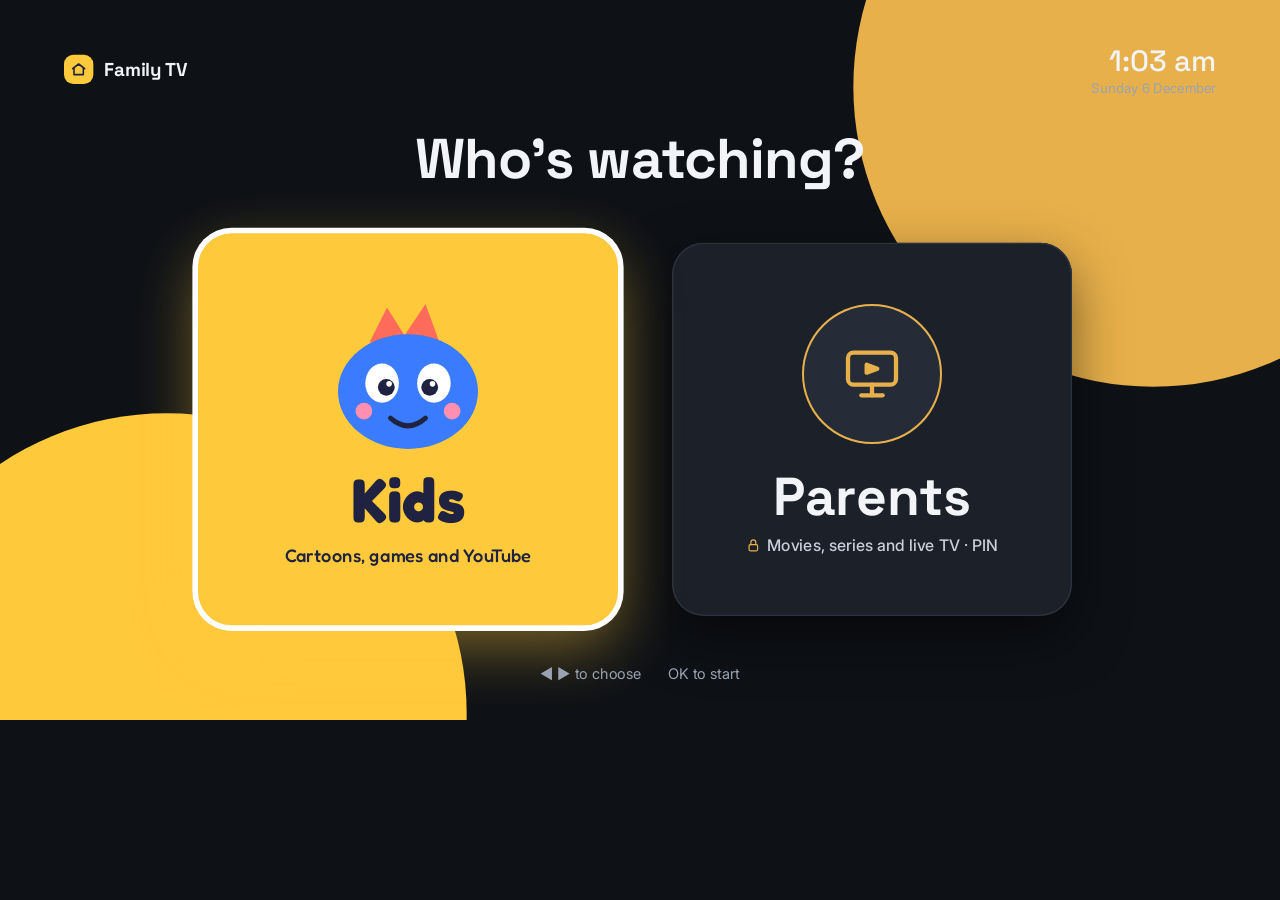
==== app/src/main/assets/www/index.html @ 5d5fa139 "Family TV home app for Fire TV Kids and Parents home screens with a PIN, remote navigation, TMDB-pow" ====
<!doctype html>
<html lang="en">
<head>
<meta charset="utf-8">
<meta name="viewport" content="width=1920">
<title>Family TV</title>
<link rel="preconnect" href="https://fonts.googleapis.com">
<link href="https://fonts.googleapis.com/css2?family=Fredoka:wght@500;600;700&family=Space+Grotesk:wght@500;700&family=Inter:wght@400;500;600&display=swap" rel="stylesheet">
<link rel="stylesheet" href="style.css">
</head>
<body>
<div id="stage">

  <!-- 1 · Who's watching? -->
  <section id="picker" class="screen active" aria-label="Who's watching?">
    <div class="glow g1" aria-hidden="true"></div>
    <div class="glow g2" aria-hidden="true"></div>
    <header class="topbar">
      <div class="brand"><span class="brand-mark" aria-hidden="true"><svg width="24" height="24" viewBox="0 0 24 24" fill="none" stroke="#1F2240" stroke-width="2.4" stroke-linecap="round" stroke-linejoin="round"><path d="M3 11l9-7 9 7"/><path d="M5 10v10h14V10"/></svg></span>Family TV</div>
      <div class="clock"><div class="time" data-clock="time"></div><div class="date" data-clock="date"></div></div>
    </header>
    <div class="picker-body">
      <h1>Who's watching?</h1>
      <div class="picker-cards">
        <button class="pick pick-kids" data-nav data-action="kids" aria-label="Kids">
          <svg class="bob mascot" width="250" height="230" viewBox="0 0 250 230" aria-hidden="true"><use href="#mascot"/></svg>
          <span class="pick-title">Kids</span>
          <span class="pick-sub">Cartoons, games and YouTube</span>
        </button>
        <button class="pick pick-parents" data-nav data-action="parents" aria-label="Parents, PIN protected">
          <span class="pick-badge" aria-hidden="true"><svg width="96" height="96" viewBox="0 0 24 24" fill="none" stroke="#E8B04B" stroke-width="1.6" stroke-linecap="round" stroke-linejoin="round"><rect x="3" y="4" width="18" height="12" rx="2"/><path d="M8 20h8"/><path d="M12 16v4"/><path d="M10 8.5l4 1.5-4 1.5z" fill="#E8B04B"/></svg></span>
          <span class="pick-title">Parents</span>
          <span class="pick-sub"><svg width="22" height="22" viewBox="0 0 24 24" fill="none" stroke="#E8B04B" stroke-width="2" stroke-linecap="round" aria-hidden="true"><rect x="5" y="11" width="14" height="10" rx="2"/><path d="M8 11V7a4 4 0 0 1 8 0v4"/></svg> Movies, series and live TV · PIN</span>
        </button>
      </div>
    </div>
    <footer class="hints"><span>◀ ▶ to choose</span><span>OK to start</span></footer>
  </section>

  <!-- PIN pad -->
  <section id="pin" class="screen" aria-label="Parents PIN">
    <div class="pin-box">
      <h2 id="pin-title">Enter parents PIN</h2>
      <p id="pin-sub">4 digits</p>
      <div class="pin-dots" aria-hidden="true"><i></i><i></i><i></i><i></i></div>
      <div class="pin-pad" id="pin-pad"></div>
      <p id="pin-msg" role="status"></p>
    </div>
  </section>

  <!-- 2 · Kids -->
  <section id="kids" class="screen" aria-label="Kids home">
    <div class="kids-scroll page-scroll">
      <svg class="cloud drift" aria-hidden="true" width="220" height="90" viewBox="0 0 220 90"><ellipse cx="70" cy="55" rx="60" ry="30" fill="#fff"/><ellipse cx="120" cy="40" rx="50" ry="36" fill="#fff"/><ellipse cx="165" cy="58" rx="45" ry="26" fill="#fff"/></svg>
      <header class="kids-top">
        <div class="kids-hello">
          <svg class="bob" width="84" height="78" viewBox="0 0 250 230" aria-hidden="true"><use href="#mascot"/></svg>
          <div><div class="kids-greet" id="kids-greet">Hi there, superstar!</div><div class="kids-q">What do you want to watch today?</div></div>
        </div>
        <div class="kids-right">
          <span class="kids-time" data-clock="time"></span>
          <button class="pill" data-nav data-action="grownups"><svg width="24" height="24" viewBox="0 0 24 24" fill="none" stroke="#FFC93C" stroke-width="2.4" stroke-linecap="round" aria-hidden="true"><rect x="5" y="11" width="14" height="10" rx="2"/><path d="M8 11V7a4 4 0 0 1 8 0v4"/></svg>Grown-ups</button>
        </div>
      </header>
      <div class="kids-hero" id="kids-hero"></div>
      <section class="ksec"><h2>My shows and apps</h2><div class="kgrid" id="kids-apps"></div></section>
      <section class="ksec"><h2>Games</h2><div class="krow" id="kids-games"></div></section>
      <section class="ksec"><h2>Family movies on Netflix and Prime <span class="chip">updates every day</span></h2><div class="krow row-scroll" id="kids-movies"></div></section>
      <section class="ksec"><h2>Kids series</h2><div class="krow row-scroll" id="kids-series"></div></section>
      <div class="kids-foot">Movie info from TMDB</div>
    </div>
  </section>

  <!-- 3 · Parents -->
  <section id="parents" class="screen" aria-label="Parents home">
    <header class="ptop">
      <nav class="ptabs" id="ptabs">
        <span class="plogo">Family TV</span>
        <button class="ptab" data-nav data-tab="home">Home</button>
        <button class="ptab" data-nav data-tab="movies">Movies</button>
        <button class="ptab" data-nav data-tab="series">Series</button>
        <button class="ptab" data-nav data-tab="live">Live TV</button>
        <button class="ptab" data-nav data-tab="apps">Apps</button>
      </nav>
      <div class="pright">
        <button class="picon" data-nav data-action="settings" aria-label="Settings"><svg width="30" height="30" viewBox="0 0 24 24" fill="none" stroke="currentColor" stroke-width="2" stroke-linecap="round" stroke-linejoin="round" aria-hidden="true"><circle cx="12" cy="12" r="3"/><path d="M19.4 15a1.7 1.7 0 0 0 .3 1.8l.1.1a2 2 0 1 1-2.8 2.8l-.1-.1a1.7 1.7 0 0 0-1.8-.3 1.7 1.7 0 0 0-1 1.5V21a2 2 0 1 1-4 0v-.1a1.7 1.7 0 0 0-1.1-1.5 1.7 1.7 0 0 0-1.8.3l-.1.1a2 2 0 1 1-2.8-2.8l.1-.1a1.7 1.7 0 0 0 .3-1.8 1.7 1.7 0 0 0-1.5-1H3a2 2 0 1 1 0-4h.1a1.7 1.7 0 0 0 1.5-1.1 1.7 1.7 0 0 0-.3-1.8l-.1-.1a2 2 0 1 1 2.8-2.8l.1.1a1.7 1.7 0 0 0 1.8.3H9a1.7 1.7 0 0 0 1-1.5V3a2 2 0 1 1 4 0v.1a1.7 1.7 0 0 0 1 1.5 1.7 1.7 0 0 0 1.8-.3l.1-.1a2 2 0 1 1 2.8 2.8l-.1.1a1.7 1.7 0 0 0-.3 1.8V9a1.7 1.7 0 0 0 1.5 1H21a2 2 0 1 1 0 4h-.1a1.7 1.7 0 0 0-1.5 1z"/></svg></button>
        <span class="ptime" data-clock="time"></span>
        <button class="pswitch" data-nav data-action="switch"><svg width="22" height="22" viewBox="0 0 24 24" fill="none" stroke="currentColor" stroke-width="2" stroke-linecap="round" aria-hidden="true"><circle cx="12" cy="8" r="4"/><path d="M4 21c1.5-4 4.5-6 8-6s6.5 2 8 6"/></svg>Switch user</button>
      </div>
    </header>
    <div class="pbody page-scroll" id="pbody"></div>
  </section>

  <!-- Title details -->
  <section id="detail" class="overlay" aria-label="Title details">
    <div class="detail-bg" id="detail-bg"></div>
    <div class="detail-scrim"></div>
    <div class="detail-body">
      <span class="detail-kicker" id="detail-kicker"></span>
      <h2 id="detail-title"></h2>
      <p class="detail-meta" id="detail-meta"></p>
      <p class="detail-overview" id="detail-overview"></p>
      <div class="detail-actions" id="detail-actions"></div>
      <p class="detail-hint">Opens the app; search for the title there if it doesn't appear straight away.</p>
    </div>
  </section>

  <!-- Settings -->
  <section id="settings" class="overlay" aria-label="Settings">
    <div class="set-box">
      <h2>Settings</h2>
      <div class="set-list" id="set-list"></div>
      <p class="set-about" id="set-about"></p>
    </div>
  </section>

  <div id="toast" role="status" aria-live="polite"></div>
</div>

<svg width="0" height="0" style="position:absolute" aria-hidden="true">
  <defs>
    <g id="mascot">
      <path d="M70 70 L95 20 L120 60 L150 15 L170 70 Z" fill="#FF6B5B"/>
      <ellipse cx="125" cy="140" rx="100" ry="82" fill="#3B7BFF"/>
      <ellipse cx="88" cy="128" rx="24" ry="28" fill="#fff"/>
      <ellipse cx="162" cy="128" rx="24" ry="28" fill="#fff"/>
      <circle cx="94" cy="134" r="12" fill="#1F2240"/>
      <circle cx="156" cy="134" r="12" fill="#1F2240"/>
      <circle cx="98" cy="129" r="4" fill="#fff"/>
      <circle cx="160" cy="129" r="4" fill="#fff"/>
      <path d="M100 178 Q125 200 150 178" fill="none" stroke="#1F2240" stroke-width="7" stroke-linecap="round"/>
      <circle cx="62" cy="168" r="12" fill="#FF8FB1"/>
      <circle cx="188" cy="168" r="12" fill="#FF8FB1"/>
    </g>
  </defs>
</svg>
<script src="config.js"></script>
<script src="app.js"></script>
</body>
</html>
---- app/src/main/assets/www/style.css ----
/* Family TV - 1920x1080 stage, scaled to the screen by app.js */
* { box-sizing: border-box; }
html, body { margin: 0; width: 100%; height: 100%; overflow: hidden; background: #0E1116; }
body { font-family: Inter, system-ui, sans-serif; color: #F2F4F8; -webkit-font-smoothing: antialiased; }
button { font: inherit; color: inherit; background: none; border: 0; padding: 0; cursor: pointer; text-align: inherit; }
button:focus, a:focus { outline: none; }
h1, h2, h3, p { margin: 0; }

#stage { position: absolute; left: 0; top: 0; width: 1920px; height: 1080px; transform-origin: 0 0; overflow: hidden; }
.screen { position: absolute; inset: 0; display: none; }
.screen.active { display: block; }
.overlay { position: absolute; inset: 0; display: none; z-index: 20; }
.overlay.active { display: block; }
.page-scroll { position: absolute; inset: 0; overflow-y: auto; overflow-x: hidden; scrollbar-width: none; }
.page-scroll::-webkit-scrollbar, .row-scroll::-webkit-scrollbar { display: none; }
.row-scroll { position: relative; overflow-x: auto; overflow-y: visible; scrollbar-width: none; }

@keyframes bob { 0%,100% { transform: translateY(0); } 50% { transform: translateY(-12px); } }
@keyframes drift { 0% { transform: translateX(0); } 100% { transform: translateX(60px); } }
@keyframes rise { from { opacity: 0; transform: translateY(14px); } to { opacity: 1; transform: none; } }
@keyframes shimmer { 0% { background-position: -400px 0; } 100% { background-position: 400px 0; } }
.bob { animation: bob 3.2s ease-in-out infinite; }
.drift { animation: drift 9s ease-in-out infinite alternate; }
.screen.active > * { animation: rise .35s ease both; }

/* ---------------------------------------------------------------- picker */
#picker { background: #0E1116; padding: 64px 96px; }
.glow { position: absolute; border-radius: 50%; width: 900px; height: 900px; }
.g1 { left: -200px; top: 620px; background: #FFC93C; opacity: .07; }
.g2 { right: -260px; top: -320px; background: #E8B04B; opacity: .06; }
.topbar { position: relative; display: flex; justify-content: space-between; align-items: center; }
.brand { display: flex; align-items: center; gap: 16px; font-family: 'Space Grotesk', sans-serif; font-weight: 700; font-size: 28px; }
.brand-mark { width: 44px; height: 44px; border-radius: 14px; background: #FFC93C; display: flex; align-items: center; justify-content: center; }
.clock { text-align: right; }
.clock .time { font-family: 'Space Grotesk', sans-serif; font-size: 44px; font-weight: 500; }
.clock .date { font-size: 20px; color: #9AA3B2; }
.picker-body { position: relative; height: 820px; display: flex; flex-direction: column; align-items: center; justify-content: center; gap: 72px; }
.picker-body h1 { font-family: 'Space Grotesk', sans-serif; font-size: 84px; letter-spacing: -1px; }
.picker-cards { display: flex; gap: 96px; }
.pick { width: 600px; height: 560px; border-radius: 48px; display: flex; flex-direction: column; align-items: center; justify-content: center; gap: 20px; transition: transform .25s ease, box-shadow .25s ease; text-align: center; }
.pick-kids { background: #FFC93C; color: #1F2240; box-shadow: 0 30px 80px rgba(255,201,60,.25); }
.pick-parents { background: #1B2029; box-shadow: inset 0 0 0 2px #2C3340, 0 30px 80px rgba(0,0,0,.5); }
.pick:focus { transform: scale(1.05); }
.pick-kids:focus { box-shadow: 0 0 0 8px #FFFFFF, 0 30px 90px rgba(255,201,60,.45); }
.pick-parents:focus { box-shadow: 0 0 0 8px #E8B04B, 0 30px 90px rgba(0,0,0,.6); }
.pick-title { font-family: Fredoka, sans-serif; font-weight: 700; font-size: 88px; line-height: 1; }
.pick-parents .pick-title { font-family: 'Space Grotesk', sans-serif; font-size: 80px; margin-top: 18px; }
.pick-sub { font-family: Fredoka, sans-serif; font-weight: 500; font-size: 26px; display: flex; align-items: center; gap: 10px; }
.pick-parents .pick-sub { font-family: Inter, sans-serif; font-size: 24px; color: #C9D0DB; }
.pick-badge { width: 210px; height: 210px; border-radius: 50%; background: #262C37; display: flex; align-items: center; justify-content: center; box-shadow: inset 0 0 0 3px #E8B04B; }
.hints { position: absolute; left: 0; right: 0; bottom: 56px; display: flex; justify-content: center; gap: 40px; font-size: 22px; color: #9AA3B2; }

/* ---------------------------------------------------------------- PIN */
#pin { background: #0E1116; display: none; }
#pin.active { display: flex; align-items: center; justify-content: center; }
.pin-box { text-align: center; display: flex; flex-direction: column; align-items: center; gap: 22px; }
.pin-box h2 { font-family: 'Space Grotesk', sans-serif; font-size: 60px; }
#pin-sub { font-size: 24px; color: #9AA3B2; }
.pin-dots { display: flex; gap: 26px; margin: 10px 0 18px; }
.pin-dots i { width: 30px; height: 30px; border-radius: 50%; box-shadow: inset 0 0 0 3px #E8B04B; }
.pin-dots i.on { background: #E8B04B; }
.pin-pad { display: grid; grid-template-columns: repeat(3, 130px); gap: 22px; }
.pin-key { height: 110px; border-radius: 26px; background: #1B2029; box-shadow: inset 0 0 0 2px #2C3340; font-family: 'Space Grotesk', sans-serif; font-size: 44px; font-weight: 700; text-align: center; transition: transform .15s ease; }
.pin-key.small { font-family: Inter, sans-serif; font-size: 22px; font-weight: 600; color: #C9D0DB; }
.pin-key:focus { background: #E8B04B; color: #0E1116; transform: scale(1.08); box-shadow: none; }
#pin-msg { min-height: 34px; font-size: 26px; color: #FFB4A8; }

/* ---------------------------------------------------------------- kids */
#kids { background: #FFF4D6; color: #1F2240; font-family: Fredoka, system-ui, sans-serif; }
.kids-scroll { padding: 48px 80px 60px; }
.cloud { position: absolute; left: 820px; top: 40px; opacity: .9; }
.kids-top { position: relative; display: flex; justify-content: space-between; align-items: center; margin-bottom: 36px; }
.kids-hello { display: flex; align-items: center; gap: 20px; }
.kids-greet { font-weight: 700; font-size: 48px; line-height: 1.05; }
.kids-q { font-weight: 500; font-size: 24px; color: #4A4E70; }
.kids-right { display: flex; align-items: center; gap: 28px; }
.kids-time { font-weight: 600; font-size: 40px; }
.pill { display: flex; align-items: center; gap: 12px; padding: 14px 26px; border-radius: 999px; background: #1F2240; color: #FFFFFF; font-weight: 600; font-size: 24px; transition: transform .2s ease; }
.pill:focus { transform: scale(1.08); box-shadow: 0 0 0 6px #FFFFFF, 0 0 0 10px #1F2240; }
.kids-hero { display: flex; gap: 32px; height: 300px; margin-bottom: 40px; }
.kfeat { flex-grow: 1; border-radius: 40px; background: #FF6B5B; position: relative; overflow: hidden; display: flex; flex-direction: column; justify-content: flex-end; padding: 40px 48px; }
.kfeat .boxes { position: absolute; right: 60px; top: 40px; display: grid; grid-template-columns: repeat(4, 78px); gap: 14px; }
.kfeat .boxes i { height: 56px; border-radius: 12px; background: #FFFFFF; }
.kfeat .boxes i:nth-child(odd) { background: #FFC93C; }
.kfeat .boxes i:nth-child(n+5):nth-child(odd) { background: #FFFFFF; }
.kfeat .boxes i:nth-child(n+5):nth-child(even) { background: #FFC93C; }
.kbadge { align-self: flex-start; background: #1F2240; color: #FFC93C; font-weight: 600; font-size: 22px; padding: 6px 18px; border-radius: 999px; margin-bottom: 14px; }
.kfeat-title { font-weight: 700; font-size: 72px; line-height: 1; }
.kfeat-cta { font-weight: 500; font-size: 28px; margin-top: 8px; display: flex; align-items: center; gap: 12px; }
.kside { display: flex; flex-direction: column; gap: 28px; width: 520px; }
.kside-tile { flex-grow: 1; border-radius: 36px; background: #FFFFFF; display: flex; align-items: center; gap: 24px; padding: 0 36px; box-shadow: 0 8px 0 #F2D27A; }
.kside-ico { width: 84px; height: 84px; border-radius: 24px; display: flex; align-items: center; justify-content: center; flex-shrink: 0; }
.kside-title { font-weight: 700; font-size: 38px; }
.kside-note { font-size: 22px; color: #4A4E70; }
.ksec { margin-bottom: 40px; position: relative; }
.ksec h2 { font-weight: 700; font-size: 34px; margin-bottom: 18px; display: flex; align-items: center; gap: 16px; }
.chip { font-weight: 500; font-size: 20px; background: #1F2240; color: #FFF4D6; padding: 4px 14px; border-radius: 999px; }
.kgrid { display: grid; grid-template-columns: repeat(6, minmax(0, 1fr)); gap: 28px; }
.krow { display: flex; gap: 28px; padding: 14px; margin: -14px; }
.ktile { height: 170px; border-radius: 32px; display: flex; flex-direction: column; justify-content: space-between; padding: 22px 24px; position: relative; overflow: hidden; }
.ktile .kicon { width: 58px; height: 58px; border-radius: 16px; background: rgba(255,255,255,.35); overflow: hidden; display: flex; align-items: center; justify-content: center; }
.ktile .kicon img { width: 100%; height: 100%; object-fit: cover; }
.ktile-name { font-weight: 700; font-size: 32px; line-height: 1.05; }
.ktile-note { font-weight: 500; font-size: 20px; }
.kgame { width: 230px; height: 190px; flex-shrink: 0; }
.kmovie { width: 300px; height: 200px; flex-shrink: 0; border-radius: 28px; overflow: hidden; position: relative; background: #FFE9B0; display: flex; flex-direction: column; justify-content: flex-end; padding: 16px 18px; color: #FFFFFF; }
.kmovie img { position: absolute; inset: 0; width: 100%; height: 100%; object-fit: cover; }
.kmovie::after { content: ''; position: absolute; inset: 0; background: linear-gradient(180deg, rgba(31,34,64,0) 40%, rgba(31,34,64,.85) 100%); }
.kmovie span { position: relative; z-index: 1; }
.kmovie-title { font-weight: 700; font-size: 24px; line-height: 1.1; }
.kmovie-where { font-weight: 500; font-size: 18px; color: #FFE9B0; }
.kfocus { transition: transform .2s ease, box-shadow .2s ease; }
.kfocus:focus { transform: scale(1.07); box-shadow: 0 0 0 8px #FFFFFF, 0 18px 40px rgba(31,34,64,.3); z-index: 2; }
.missing { opacity: .45; }
.kids-foot { font-size: 18px; color: #6B6F8E; }
.kinfo { font-size: 24px; color: #4A4E70; padding: 30px; background: #FFFFFF; border-radius: 28px; }

/* ---------------------------------------------------------------- parents */
#parents { background: #0E1116; }
.ptop { position: absolute; left: 0; right: 0; top: 0; height: 120px; padding: 36px 80px 0; display: flex; justify-content: space-between; align-items: flex-start; z-index: 5; background: linear-gradient(180deg, #0E1116 0, #0E1116 96px, rgba(14,17,22,0) 120px); }
.ptabs { display: flex; align-items: center; gap: 36px; font-size: 24px; font-weight: 500; }
.plogo { font-family: 'Space Grotesk', sans-serif; font-weight: 700; font-size: 30px; color: #E8B04B; margin-right: 16px; }
.ptab { color: #9AA3B2; padding: 8px 4px; border-bottom: 3px solid transparent; transition: color .15s; }
.ptab.on { color: #FFFFFF; border-bottom-color: #E8B04B; }
.ptab:focus { color: #0E1116; background: #E8B04B; border-radius: 12px; padding: 8px 16px; border-bottom-color: transparent; }
.pright { display: flex; align-items: center; gap: 28px; }
.picon { color: #9AA3B2; width: 52px; height: 52px; border-radius: 50%; display: flex; align-items: center; justify-content: center; }
.picon:focus { background: #E8B04B; color: #0E1116; }
.ptime { font-family: 'Space Grotesk', sans-serif; font-size: 32px; font-weight: 500; }
.pswitch { display: flex; align-items: center; gap: 10px; padding: 10px 20px; border-radius: 999px; background: #1B2029; box-shadow: inset 0 0 0 2px #2C3340; font-size: 20px; color: #C9D0DB; }
.pswitch:focus { background: #E8B04B; color: #0E1116; box-shadow: none; }
.pbody { padding: 130px 80px 60px; }
.phero { position: relative; height: 470px; border-radius: 28px; overflow: hidden; background: #171B22; margin-bottom: 40px; }
.phero-img { position: absolute; inset: 0; background-size: cover; background-position: center top; transition: opacity .5s ease; }
.phero-scrim { position: absolute; inset: 0; background: linear-gradient(90deg, rgba(14,17,22,.97) 0%, rgba(14,17,22,.78) 42%, rgba(14,17,22,0) 78%), linear-gradient(0deg, rgba(14,17,22,.7) 0%, rgba(14,17,22,0) 40%); }
.phero-body { position: relative; height: 100%; padding: 56px 64px; display: flex; flex-direction: column; justify-content: flex-end; gap: 16px; max-width: 980px; }
.phero-kicker { display: flex; align-items: center; gap: 12px; font-size: 20px; font-weight: 600; color: #E8B04B; letter-spacing: 1.5px; text-transform: uppercase; }
.phero-kicker b { background: #E8B04B; color: #0E1116; padding: 4px 12px; border-radius: 8px; letter-spacing: 0; }
.phero-title { font-family: 'Space Grotesk', sans-serif; font-weight: 700; font-size: 72px; line-height: 1; letter-spacing: -1px; }
.phero-meta { font-size: 22px; color: #C9D0DB; }
.phero-ov { font-size: 22px; line-height: 1.45; color: #C9D0DB; display: -webkit-box; -webkit-line-clamp: 2; -webkit-box-orient: vertical; overflow: hidden; max-width: 860px; }
.pbtns { display: flex; gap: 20px; margin-top: 8px; }
.pbtn { display: flex; align-items: center; gap: 12px; padding: 18px 34px; border-radius: 16px; background: #262C37; font-weight: 600; font-size: 24px; transition: transform .2s; }
.pbtn.primary { background: #E8B04B; color: #0E1116; }
.pbtn:focus { transform: scale(1.06); box-shadow: 0 0 0 4px #FFFFFF; }
.psec { margin-bottom: 44px; }
.psec-head { display: flex; align-items: baseline; gap: 18px; margin-bottom: 16px; }
.psec-head h2 { font-family: 'Space Grotesk', sans-serif; font-weight: 700; font-size: 32px; }
.psec-head span { font-size: 20px; color: #9AA3B2; }
.prow { display: flex; gap: 24px; padding: 16px; margin: -16px; }
.pcard { position: relative; width: 320px; height: 180px; flex-shrink: 0; border-radius: 18px; overflow: hidden; background: #1B2029; box-shadow: inset 0 0 0 1px #2C3340; display: flex; align-items: flex-end; padding: 14px 18px; transition: transform .2s ease, box-shadow .2s ease; }
.pcard img { position: absolute; inset: 0; width: 100%; height: 100%; object-fit: cover; }
.pcard::after { content: ''; position: absolute; inset: 0; background: linear-gradient(180deg, rgba(14,17,22,0) 45%, rgba(14,17,22,.9) 100%); }
.pcard > span { position: relative; z-index: 1; }
.pcard-title { font-weight: 600; font-size: 22px; line-height: 1.15; }
.pcard-badge { position: absolute !important; right: 12px; top: 12px; font-size: 15px; font-weight: 600; padding: 4px 10px; border-radius: 8px; background: #F2F4F8; color: #0E1116; }
.pcard-badge.prime { background: #3FA9F5; }
.pcard-badge.new { left: 12px; right: auto; background: #E8B04B; }
.pcard-rank { position: absolute !important; left: 12px; top: -10px; font-family: 'Space Grotesk', sans-serif; font-weight: 700; font-size: 100px; line-height: 1; color: transparent; -webkit-text-stroke: 2px #E8B04B; text-shadow: 0 4px 20px rgba(0,0,0,.6); }
.pcard:focus, .papp:focus { transform: scale(1.07); box-shadow: 0 0 0 4px #E8B04B, 0 20px 50px rgba(0,0,0,.6); z-index: 2; }
.pgrid { display: grid; grid-template-columns: repeat(5, minmax(0, 1fr)); gap: 24px; }
.papp { height: 168px; border-radius: 18px; background: #1B2029; box-shadow: inset 0 0 0 1px #2C3340; overflow: hidden; position: relative; display: flex; align-items: flex-end; padding: 14px 18px; transition: transform .2s ease, box-shadow .2s ease; }
.papp img.banner { position: absolute; inset: 0; width: 100%; height: 100%; object-fit: cover; }
.papp img.icon { position: absolute; left: 50%; top: 42%; width: 84px; height: 84px; transform: translate(-50%, -50%); border-radius: 18px; }
.papp-name { position: relative; z-index: 1; font-weight: 600; font-size: 20px; text-shadow: 0 2px 8px rgba(0,0,0,.8); }
.papp.has-banner .papp-name { display: none; }
.skeleton { background: linear-gradient(90deg, #171B22 0, #222833 200px, #171B22 400px); background-size: 800px 100%; animation: shimmer 1.4s linear infinite; }
.pinfo { font-size: 22px; color: #C9D0DB; padding: 28px 32px; border-radius: 18px; background: #171B22; box-shadow: inset 0 0 0 1px #2C3340; line-height: 1.5; }
.pfoot { font-size: 18px; color: #6B7485; line-height: 1.6; }

/* ---------------------------------------------------------------- detail + settings */
#detail { background: #0E1116; }
.detail-bg { position: absolute; inset: 0; background-size: cover; background-position: center top; }
.detail-scrim { position: absolute; inset: 0; background: linear-gradient(90deg, rgba(14,17,22,.97) 0%, rgba(14,17,22,.85) 45%, rgba(14,17,22,.2) 85%); }
.detail-body { position: absolute; left: 110px; top: 0; bottom: 0; width: 980px; display: flex; flex-direction: column; justify-content: center; gap: 22px; }
.detail-kicker { font-size: 22px; font-weight: 600; color: #E8B04B; letter-spacing: 1.5px; text-transform: uppercase; }
#detail-title { font-family: 'Space Grotesk', sans-serif; font-size: 84px; line-height: 1; letter-spacing: -1px; }
.detail-meta { font-size: 26px; color: #C9D0DB; }
.detail-overview { font-size: 26px; line-height: 1.5; color: #DDE2EA; display: -webkit-box; -webkit-line-clamp: 6; -webkit-box-orient: vertical; overflow: hidden; }
.detail-actions { display: flex; gap: 22px; margin-top: 12px; }
.detail-hint { font-size: 20px; color: #9AA3B2; }
.kidsmode #detail .pbtn.primary { background: #FFC93C; }
#settings { background: rgba(8,10,14,.92); display: none; }
#settings.active { display: flex; align-items: center; justify-content: center; }
.set-box { width: 900px; background: #171B22; border-radius: 32px; box-shadow: inset 0 0 0 2px #2C3340; padding: 56px 64px; display: flex; flex-direction: column; gap: 28px; }
.set-box h2 { font-family: 'Space Grotesk', sans-serif; font-size: 52px; }
.set-list { display: flex; flex-direction: column; gap: 16px; }
.set-item { display: flex; justify-content: space-between; align-items: center; padding: 22px 28px; border-radius: 18px; background: #1F2430; font-size: 26px; font-weight: 500; transition: transform .15s; }
.set-item span:last-child { color: #9AA3B2; font-size: 22px; }
.set-item:focus { background: #E8B04B; color: #0E1116; transform: scale(1.02); }
.set-item:focus span:last-child { color: #0E1116; }
.set-about { font-size: 18px; color: #9AA3B2; line-height: 1.6; }
#toast { position: absolute; left: 50%; bottom: 60px; transform: translate(-50%, 30px); background: #F2F4F8; color: #0E1116; font-size: 26px; font-weight: 600; padding: 18px 34px; border-radius: 999px; opacity: 0; transition: all .3s ease; z-index: 50; pointer-events: none; }
#toast.show { opacity: 1; transform: translate(-50%, 0); }
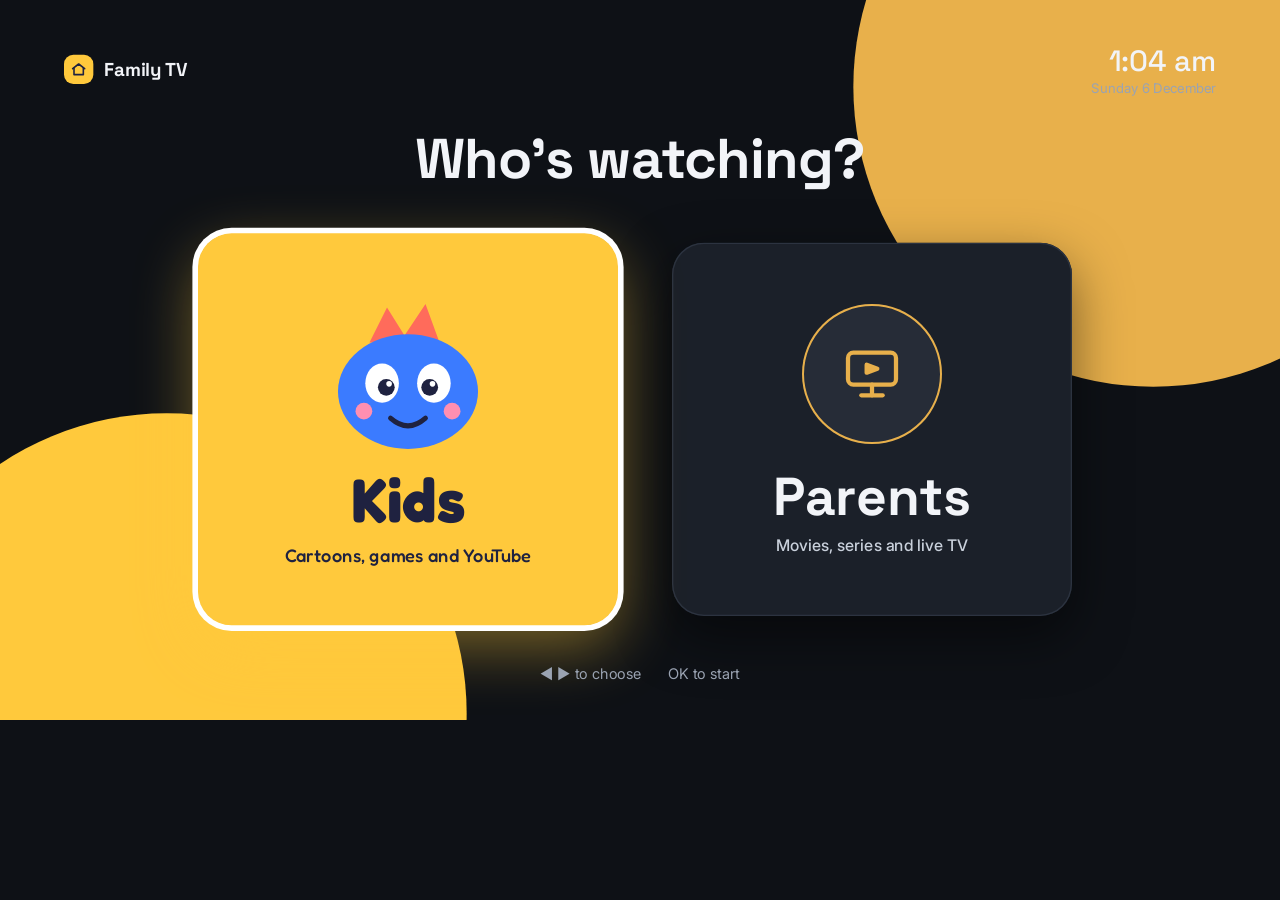
==== commit 0a6d4d74: "Talking Who's watching? for the kids - After choosing Kids, a colourful screen asks which child is w" ====
--- a/app/src/main/assets/www/index.html
+++ b/app/src/main/assets/www/index.html
@@ -37,6 +37,21 @@
     <footer class="hints"><span>◀ ▶ to choose</span><span>OK to start</span></footer>
   </section>
 
+  <!-- 1b · Which kid? -->
+  <section id="who" class="screen" aria-label="Which kid is watching?">
+    <div class="who-bg" aria-hidden="true">
+      <i style="left:6%;top:14%;background:#FF5A5F"></i><i style="left:18%;top:78%;background:#9B6BFF"></i>
+      <i style="left:42%;top:8%;background:#5BD46B"></i><i style="left:66%;top:86%;background:#FF9F43"></i>
+      <i style="left:86%;top:18%;background:#3B9BFF"></i><i style="left:92%;top:66%;background:#FF8FB1"></i>
+      <i style="left:4%;top:52%;background:#FFFFFF"></i><i style="left:56%;top:22%;background:#FFFFFF"></i>
+    </div>
+    <div class="who-body">
+      <h1 class="who-title">Who's watching?</h1>
+      <div class="who-cards" id="who-cards"></div>
+    </div>
+    <footer class="hints who-hints"><span>◀ ▶ to choose</span><span>OK to start</span><span>Back for grown-ups</span></footer>
+  </section>
+
   <!-- PIN pad -->
   <section id="pin" class="screen" aria-label="Parents PIN">
     <div class="pin-box">
@@ -50,8 +65,77 @@
 
   <!-- 2 · Kids -->
   <section id="kids" class="screen" aria-label="Kids home">
+    <div class="kids-bg" aria-hidden="true">
+      <svg width="1920" height="1080" viewBox="0 0 1920 1080">
+        <defs>
+          <linearGradient id="sky" x1="0" y1="0" x2="0" y2="1"><stop offset="0" stop-color="#6FCBFF"/><stop offset="1" stop-color="#D6F3FF"/></linearGradient>
+          <pattern id="dots" width="34" height="34" patternUnits="userSpaceOnUse"><circle cx="4" cy="4" r="3" fill="#FFFFFF" opacity=".35"/></pattern>
+        </defs>
+        <rect width="1920" height="1080" fill="url(#sky)"/>
+        <rect width="1920" height="1080" fill="url(#dots)"/>
+        <!-- sun -->
+        <g class="spin" style="transform-origin:1700px 150px">
+          <g stroke="#FFC93C" stroke-width="14" stroke-linecap="round">
+            <path d="M1700 20v-40M1700 280v40M1570 150h-40M1830 150h40M1608 58l-28-28M1792 242l28 28M1608 242l-28 28M1792 58l28-28"/>
+          </g>
+        </g>
+        <circle cx="1700" cy="150" r="92" fill="#FFD84D"/>
+        <circle cx="1670" cy="135" r="9" fill="#1F2240"/><circle cx="1730" cy="135" r="9" fill="#1F2240"/>
+        <path d="M1668 170 Q1700 196 1732 170" fill="none" stroke="#1F2240" stroke-width="8" stroke-linecap="round"/>
+        <circle cx="1650" cy="165" r="12" fill="#FF8FB1" opacity=".8"/><circle cx="1750" cy="165" r="12" fill="#FF8FB1" opacity=".8"/>
+        <!-- rainbow -->
+        <g fill="none" stroke-width="34" opacity=".9">
+          <path d="M-60 1080 A560 560 0 0 1 1060 1080" stroke="#FF5A5F"/>
+          <path d="M-26 1080 A526 526 0 0 1 1026 1080" stroke="#FF9F43"/>
+          <path d="M8 1080 A492 492 0 0 1 992 1080" stroke="#FFD84D"/>
+          <path d="M42 1080 A458 458 0 0 1 958 1080" stroke="#5BD46B"/>
+          <path d="M76 1080 A424 424 0 0 1 924 1080" stroke="#3B9BFF"/>
+          <path d="M110 1080 A390 390 0 0 1 890 1080" stroke="#9B6BFF"/>
+        </g>
+        <!-- clouds -->
+        <g class="drift" fill="#FFFFFF"><ellipse cx="300" cy="240" rx="90" ry="44"/><ellipse cx="370" cy="214" rx="70" ry="54"/><ellipse cx="440" cy="246" rx="70" ry="40"/></g>
+        <g class="drift2" fill="#FFFFFF" opacity=".9"><ellipse cx="1180" cy="120" rx="80" ry="38"/><ellipse cx="1240" cy="98" rx="60" ry="46"/><ellipse cx="1300" cy="124" rx="62" ry="34"/></g>
+        <!-- balloons -->
+        <g class="float1"><path d="M1860 470 q-6 70 10 140" stroke="#1F2240" stroke-width="3" fill="none"/><ellipse cx="1860" cy="420" rx="44" ry="54" fill="#FF5A5F"/><ellipse cx="1846" cy="400" rx="10" ry="16" fill="#FFFFFF" opacity=".5"/></g>
+        <g class="float2"><path d="M1790 560 q8 70 -6 140" stroke="#1F2240" stroke-width="3" fill="none"/><ellipse cx="1790" cy="510" rx="40" ry="50" fill="#9B6BFF"/><ellipse cx="1776" cy="492" rx="9" ry="14" fill="#FFFFFF" opacity=".5"/></g>
+        <g class="float3"><path d="M50 600 q-8 70 8 140" stroke="#1F2240" stroke-width="3" fill="none"/><ellipse cx="50" cy="550" rx="40" ry="50" fill="#5BD46B"/><ellipse cx="36" cy="532" rx="9" ry="14" fill="#FFFFFF" opacity=".5"/></g>
+        <!-- kite -->
+        <g class="float2"><path d="M1480 330 l50 -70 l50 70 l-50 90 z" fill="#FF9F43"/><path d="M1530 260 v160 M1480 330 h100" stroke="#FFFFFF" stroke-width="4"/><path d="M1530 420 q-30 50 10 90 q40 40 0 90" stroke="#1F2240" stroke-width="3" fill="none"/><path d="M1522 470 l16 8 -16 8z M1530 540 l16 8 -16 8z" fill="#FF5A5F"/></g>
+        <!-- confetti -->
+        <g class="twinkle">
+          <path d="M760 70 l10 22 22 10 -22 10 -10 22 -10 -22 -22 -10 22 -10z" fill="#FFFFFF"/>
+          <path d="M1060 300 l7 16 16 7 -16 7 -7 16 -7 -16 -16 -7 16 -7z" fill="#FFD84D"/>
+          <path d="M140 420 l7 16 16 7 -16 7 -7 16 -7 -16 -16 -7 16 -7z" fill="#FFFFFF"/>
+        </g>
+        <g opacity=".85">
+          <circle cx="620" cy="160" r="9" fill="#FF5A5F"/><circle cx="980" cy="210" r="7" fill="#9B6BFF"/><rect x="1380" y="210" width="16" height="16" rx="3" fill="#5BD46B" transform="rotate(25 1388 218)"/>
+          <circle cx="1880" cy="760" r="9" fill="#FFD84D"/><rect x="24" y="340" width="16" height="16" rx="3" fill="#FF9F43" transform="rotate(-20 32 348)"/><circle cx="1860" cy="300" r="7" fill="#FFFFFF"/>
+        </g>
+        <!-- hills -->
+        <ellipse cx="1500" cy="1160" rx="760" ry="260" fill="#7ED957"/>
+        <ellipse cx="420" cy="1190" rx="720" ry="230" fill="#5BC236"/>
+        <!-- flowers -->
+        <g><path d="M1180 1000 v40" stroke="#2E8B3A" stroke-width="5"/><circle cx="1180" cy="995" r="14" fill="#FF8FB1"/><circle cx="1180" cy="995" r="6" fill="#FFD84D"/></g>
+        <g><path d="M1260 1010 v40" stroke="#2E8B3A" stroke-width="5"/><circle cx="1260" cy="1005" r="14" fill="#FFFFFF"/><circle cx="1260" cy="1005" r="6" fill="#FF9F43"/></g>
+        <g><path d="M300 1030 v36" stroke="#2E8B3A" stroke-width="5"/><circle cx="300" cy="1025" r="13" fill="#9B6BFF"/><circle cx="300" cy="1025" r="5" fill="#FFD84D"/></g>
+        <!-- friends: pink bunny-blob, green dino-blob, the blue mascot -->
+        <g class="hop" style="transform-origin:1450px 1000px">
+          <ellipse cx="1430" cy="930" rx="14" ry="40" fill="#FF8FB1"/><ellipse cx="1470" cy="930" rx="14" ry="40" fill="#FF8FB1"/>
+          <ellipse cx="1450" cy="1000" rx="62" ry="54" fill="#FFB3CC"/>
+          <circle cx="1430" cy="990" r="8" fill="#1F2240"/><circle cx="1470" cy="990" r="8" fill="#1F2240"/>
+          <path d="M1438 1018 Q1450 1028 1462 1018" fill="none" stroke="#1F2240" stroke-width="5" stroke-linecap="round"/>
+        </g>
+        <g class="bob" style="transform-origin:1640px 990px">
+          <path d="M1590 960 l14 -30 14 26 14 -30 14 26 14 -28 10 36" fill="#2E8B3A"/>
+          <ellipse cx="1650" cy="1000" rx="82" ry="60" fill="#4CC76A"/>
+          <path d="M1720 1010 q60 0 70 -40 q-10 60 -70 64z" fill="#4CC76A"/>
+          <circle cx="1620" cy="985" r="15" fill="#FFFFFF"/><circle cx="1624" cy="988" r="7" fill="#1F2240"/>
+          <path d="M1600 1020 Q1625 1036 1650 1020" fill="none" stroke="#1F2240" stroke-width="5" stroke-linecap="round"/>
+        </g>
+        <g transform="translate(1745 905) scale(.62)"><g class="bob2"><use href="#mascot"/></g></g>
+      </svg>
+    </div>
     <div class="kids-scroll page-scroll">
-      <svg class="cloud drift" aria-hidden="true" width="220" height="90" viewBox="0 0 220 90"><ellipse cx="70" cy="55" rx="60" ry="30" fill="#fff"/><ellipse cx="120" cy="40" rx="50" ry="36" fill="#fff"/><ellipse cx="165" cy="58" rx="45" ry="26" fill="#fff"/></svg>
       <header class="kids-top">
         <div class="kids-hello">
           <svg class="bob" width="84" height="78" viewBox="0 0 250 230" aria-hidden="true"><use href="#mascot"/></svg>
@@ -63,11 +147,11 @@
         </div>
       </header>
       <div class="kids-hero" id="kids-hero"></div>
-      <section class="ksec"><h2>My shows and apps</h2><div class="kgrid" id="kids-apps"></div></section>
-      <section class="ksec"><h2>Games</h2><div class="krow" id="kids-games"></div></section>
-      <section class="ksec"><h2>Family movies on Netflix and Prime <span class="chip">updates every day</span></h2><div class="krow row-scroll" id="kids-movies"></div></section>
-      <section class="ksec"><h2>Kids series</h2><div class="krow row-scroll" id="kids-series"></div></section>
-      <div class="kids-foot">Movie info from TMDB</div>
+      <section class="ksec"><h2><span class="khead k1">My shows and apps</span></h2><div class="kgrid" id="kids-apps"></div></section>
+      <section class="ksec"><h2><span class="khead k2">Games</span></h2><div class="krow" id="kids-games"></div></section>
+      <section class="ksec"><h2><span class="khead k3">Family movies on Netflix and Prime</span> <span class="chip">updates every day</span></h2><div class="krow row-scroll" id="kids-movies"></div></section>
+      <section class="ksec"><h2><span class="khead k4">Kids series</span></h2><div class="krow row-scroll" id="kids-series"></div></section>
+      <div class="kids-foot"><span>Movie info and show artwork from TMDB</span></div>
     </div>
   </section>
 
--- a/app/src/main/assets/www/style.css
+++ b/app/src/main/assets/www/style.css
@@ -50,7 +50,23 @@
 .pick-badge { width: 210px; height: 210px; border-radius: 50%; background: #262C37; display: flex; align-items: center; justify-content: center; box-shadow: inset 0 0 0 3px #E8B04B; }
 .hints { position: absolute; left: 0; right: 0; bottom: 56px; display: flex; justify-content: center; gap: 40px; font-size: 22px; color: #9AA3B2; }
 
-/* ---------------------------------------------------------------- PIN */
+/* ---------------------------------------------------------------- which kid */
+#who { background: #FFC93C; color: #1F2240; font-family: Fredoka, system-ui, sans-serif; overflow: hidden; }
+.who-bg { position: absolute; inset: 0; }
+.who-bg i { position: absolute; width: 26px; height: 26px; border-radius: 50%; opacity: .9; animation: twinkle 2.8s ease-in-out infinite; }
+.who-bg i:nth-child(even) { width: 18px; height: 18px; border-radius: 5px; transform: rotate(20deg); animation-delay: 1.2s; }
+#who::before { content: ''; position: absolute; inset: 0; background: radial-gradient(rgba(255,255,255,.35) 4px, transparent 4.5px) 0 0 / 40px 40px; }
+.who-body { position: relative; height: 100%; display: flex; flex-direction: column; align-items: center; justify-content: center; gap: 70px; }
+.who-title { font-weight: 700; font-size: 96px; letter-spacing: -1px; text-shadow: 0 6px 0 rgba(255,255,255,.5); }
+.who-cards { display: flex; gap: 64px; }
+.who-card { width: 420px; height: 500px; border-radius: 56px; background: #FFFFFF; display: flex; flex-direction: column; align-items: center; justify-content: center; gap: 22px; box-shadow: 0 14px 0 rgba(31,34,64,.18); transition: transform .25s cubic-bezier(.34,1.56,.64,1), box-shadow .25s; text-align: center; }
+.who-card:focus { transform: scale(1.08) rotate(-1.5deg); box-shadow: 0 0 0 10px #1F2240, 0 24px 0 rgba(31,34,64,.18); }
+.who-card:focus .who-av { animation: bob 1.2s ease-in-out infinite; }
+.who-name { font-weight: 700; font-size: 72px; line-height: 1; }
+.who-sub { font-weight: 500; font-size: 26px; color: #4A4E70; }
+.who-av { display: flex; align-items: flex-end; justify-content: center; height: 230px; }
+.who-hints { color: #1F2240; font-family: Fredoka, sans-serif; font-weight: 500; }
+
 #pin { background: #0E1116; display: none; }
 #pin.active { display: flex; align-items: center; justify-content: center; }
 .pin-box { text-align: center; display: flex; flex-direction: column; align-items: center; gap: 22px; }
@@ -66,44 +82,70 @@
 #pin-msg { min-height: 34px; font-size: 26px; color: #FFB4A8; }
 
 /* ---------------------------------------------------------------- kids */
-#kids { background: #FFF4D6; color: #1F2240; font-family: Fredoka, system-ui, sans-serif; }
+#kids { background: #8FDBFF; color: #1F2240; font-family: Fredoka, system-ui, sans-serif; }
+.kids-bg { position: absolute; inset: 0; pointer-events: none; }
+.kids-bg svg { display: block; }
+@keyframes spin { to { transform: rotate(360deg); } }
+@keyframes float { 0%,100% { transform: translateY(0); } 50% { transform: translateY(-26px); } }
+@keyframes hop { 0%,100% { transform: translateY(0); } 40% { transform: translateY(-22px); } 60% { transform: translateY(0); } }
+@keyframes twinkle { 0%,100% { opacity: .35; } 50% { opacity: 1; } }
+.spin { animation: spin 40s linear infinite; }
+.float1 { animation: float 6s ease-in-out infinite; }
+.float2 { animation: float 7.5s ease-in-out 1s infinite; }
+.float3 { animation: float 8s ease-in-out 2s infinite; }
+.drift2 { animation: drift 12s ease-in-out infinite alternate-reverse; }
+.hop { animation: hop 2.4s ease-in-out infinite; }
+.bob2 { animation: bob 3.6s ease-in-out .6s infinite; }
+.twinkle { animation: twinkle 2.6s ease-in-out infinite; }
 .kids-scroll { padding: 48px 80px 60px; }
-.cloud { position: absolute; left: 820px; top: 40px; opacity: .9; }
+
 .kids-top { position: relative; display: flex; justify-content: space-between; align-items: center; margin-bottom: 36px; }
-.kids-hello { display: flex; align-items: center; gap: 20px; }
+.kids-hello { display: flex; align-items: center; gap: 20px; background: rgba(255,255,255,.85); padding: 10px 28px 10px 14px; border-radius: 999px; box-shadow: 0 6px 0 rgba(31,34,64,.12); }
 .kids-greet { font-weight: 700; font-size: 48px; line-height: 1.05; }
-.kids-q { font-weight: 500; font-size: 24px; color: #4A4E70; }
+.kids-q { font-weight: 500; font-size: 24px; color: #1F2240; }
 .kids-right { display: flex; align-items: center; gap: 28px; }
-.kids-time { font-weight: 600; font-size: 40px; }
+.kids-time { font-weight: 600; font-size: 40px; background: rgba(255,255,255,.85); padding: 6px 24px; border-radius: 999px; }
 .pill { display: flex; align-items: center; gap: 12px; padding: 14px 26px; border-radius: 999px; background: #1F2240; color: #FFFFFF; font-weight: 600; font-size: 24px; transition: transform .2s ease; }
 .pill:focus { transform: scale(1.08); box-shadow: 0 0 0 6px #FFFFFF, 0 0 0 10px #1F2240; }
 .kids-hero { display: flex; gap: 32px; height: 300px; margin-bottom: 40px; }
-.kfeat { flex-grow: 1; border-radius: 40px; background: #FF6B5B; position: relative; overflow: hidden; display: flex; flex-direction: column; justify-content: flex-end; padding: 40px 48px; }
+.kfeat { flex-grow: 1; border-radius: 40px; background: #FF6B5B; position: relative; overflow: hidden; display: flex; flex-direction: column; justify-content: flex-end; padding: 40px 48px; box-shadow: 0 10px 0 #D9483D; }
+.kfeat > * { position: relative; z-index: 2; }
+.kfeat .kfeat-bg { position: absolute; inset: 0; z-index: 0; background-size: cover; background-position: center 30%; opacity: 0; transition: opacity .6s ease; }
+.kfeat .kfeat-bg.on { opacity: 1; }
+.kfeat .kfeat-shade { position: absolute; inset: 0; z-index: 1; background: linear-gradient(90deg, rgba(255,107,91,.97) 0%, rgba(255,107,91,.85) 38%, rgba(255,107,91,.15) 72%, rgba(255,107,91,0) 100%); }
+.kfeat.has-art .boxes { display: none; }
+.kfeat .boxes { z-index: 1; }
 .kfeat .boxes { position: absolute; right: 60px; top: 40px; display: grid; grid-template-columns: repeat(4, 78px); gap: 14px; }
 .kfeat .boxes i { height: 56px; border-radius: 12px; background: #FFFFFF; }
 .kfeat .boxes i:nth-child(odd) { background: #FFC93C; }
 .kfeat .boxes i:nth-child(n+5):nth-child(odd) { background: #FFFFFF; }
 .kfeat .boxes i:nth-child(n+5):nth-child(even) { background: #FFC93C; }
 .kbadge { align-self: flex-start; background: #1F2240; color: #FFC93C; font-weight: 600; font-size: 22px; padding: 6px 18px; border-radius: 999px; margin-bottom: 14px; }
-.kfeat-title { font-weight: 700; font-size: 72px; line-height: 1; }
+.kfeat-title { font-weight: 700; font-size: 72px; line-height: 1; text-shadow: 0 3px 0 rgba(255,255,255,.35); }
 .kfeat-cta { font-weight: 500; font-size: 28px; margin-top: 8px; display: flex; align-items: center; gap: 12px; }
 .kside { display: flex; flex-direction: column; gap: 28px; width: 520px; }
-.kside-tile { flex-grow: 1; border-radius: 36px; background: #FFFFFF; display: flex; align-items: center; gap: 24px; padding: 0 36px; box-shadow: 0 8px 0 #F2D27A; }
+.kside-tile { flex-grow: 1; border-radius: 36px; background: #FFFFFF; display: flex; align-items: center; gap: 24px; padding: 0 36px; box-shadow: 0 8px 0 rgba(31,34,64,.18); }
 .kside-ico { width: 84px; height: 84px; border-radius: 24px; display: flex; align-items: center; justify-content: center; flex-shrink: 0; }
 .kside-title { font-weight: 700; font-size: 38px; }
 .kside-note { font-size: 22px; color: #4A4E70; }
 .ksec { margin-bottom: 40px; position: relative; }
 .ksec h2 { font-weight: 700; font-size: 34px; margin-bottom: 18px; display: flex; align-items: center; gap: 16px; }
+.khead { padding: 6px 26px; border-radius: 999px; box-shadow: 0 6px 0 rgba(31,34,64,.18); }
+.k1 { background: #FFD84D; } .k2 { background: #FF8FB1; } .k3 { background: #7ED957; } .k4 { background: #C9B3FF; }
 .chip { font-weight: 500; font-size: 20px; background: #1F2240; color: #FFF4D6; padding: 4px 14px; border-radius: 999px; }
 .kgrid { display: grid; grid-template-columns: repeat(6, minmax(0, 1fr)); gap: 28px; }
-.krow { display: flex; gap: 28px; padding: 14px; margin: -14px; }
-.ktile { height: 170px; border-radius: 32px; display: flex; flex-direction: column; justify-content: space-between; padding: 22px 24px; position: relative; overflow: hidden; }
+.krow { display: flex; gap: 32px; padding: 16px; margin: -16px; }
+.ktile { height: 170px; border-radius: 32px; display: flex; flex-direction: column; justify-content: space-between; padding: 22px 24px; position: relative; overflow: hidden; box-shadow: 0 8px 0 rgba(31,34,64,.22); }
+.ktile::before { content: ''; position: absolute; inset: 0; background: radial-gradient(rgba(255,255,255,.22) 3px, transparent 3.5px) 0 0 / 24px 24px; }
+.ktile::after { content: ''; position: absolute; right: -40px; top: -40px; width: 140px; height: 140px; border-radius: 50%; background: rgba(255,255,255,.18); }
+.ktile > span { position: relative; z-index: 1; }
 .ktile .kicon { width: 58px; height: 58px; border-radius: 16px; background: rgba(255,255,255,.35); overflow: hidden; display: flex; align-items: center; justify-content: center; }
 .ktile .kicon img { width: 100%; height: 100%; object-fit: cover; }
 .ktile-name { font-weight: 700; font-size: 32px; line-height: 1.05; }
 .ktile-note { font-weight: 500; font-size: 20px; }
 .kgame { width: 230px; height: 190px; flex-shrink: 0; }
-.kmovie { width: 300px; height: 200px; flex-shrink: 0; border-radius: 28px; overflow: hidden; position: relative; background: #FFE9B0; display: flex; flex-direction: column; justify-content: flex-end; padding: 16px 18px; color: #FFFFFF; }
+.kmovie { width: 300px; height: 200px; flex-shrink: 0; border-radius: 28px; overflow: hidden; position: relative; background: #FFE9B0; display: flex; flex-direction: column; justify-content: flex-end; padding: 16px 18px; color: #FFFFFF; box-shadow: 0 0 0 6px var(--ring, #FFD84D), 0 10px 0 6px rgba(31,34,64,.18); }
+.kmovie:nth-child(5n+2) { --ring: #FF8FB1; } .kmovie:nth-child(5n+3) { --ring: #7ED957; } .kmovie:nth-child(5n+4) { --ring: #9B6BFF; } .kmovie:nth-child(5n+5) { --ring: #FF9F43; }
 .kmovie img { position: absolute; inset: 0; width: 100%; height: 100%; object-fit: cover; }
 .kmovie::after { content: ''; position: absolute; inset: 0; background: linear-gradient(180deg, rgba(31,34,64,0) 40%, rgba(31,34,64,.85) 100%); }
 .kmovie span { position: relative; z-index: 1; }
@@ -112,8 +154,8 @@
 .kfocus { transition: transform .2s ease, box-shadow .2s ease; }
 .kfocus:focus { transform: scale(1.07); box-shadow: 0 0 0 8px #FFFFFF, 0 18px 40px rgba(31,34,64,.3); z-index: 2; }
 .missing { opacity: .45; }
-.kids-foot { font-size: 18px; color: #6B6F8E; }
-.kinfo { font-size: 24px; color: #4A4E70; padding: 30px; background: #FFFFFF; border-radius: 28px; }
+.kids-foot { padding-top: 120px; } .kids-foot span { font-size: 18px; color: #1F2240; background: rgba(255,255,255,.8); padding: 6px 16px; border-radius: 999px; }
+.kinfo { font-size: 24px; color: #1F2240; padding: 30px; background: #FFFFFF; border-radius: 28px; }
 
 /* ---------------------------------------------------------------- parents */
 #parents { background: #0E1116; }
@@ -130,10 +172,30 @@
 .pswitch { display: flex; align-items: center; gap: 10px; padding: 10px 20px; border-radius: 999px; background: #1B2029; box-shadow: inset 0 0 0 2px #2C3340; font-size: 20px; color: #C9D0DB; }
 .pswitch:focus { background: #E8B04B; color: #0E1116; box-shadow: none; }
 .pbody { padding: 130px 80px 60px; }
-.phero { position: relative; height: 470px; border-radius: 28px; overflow: hidden; background: #171B22; margin-bottom: 40px; }
-.phero-img { position: absolute; inset: 0; background-size: cover; background-position: center top; transition: opacity .5s ease; }
+.phero { position: relative; height: 500px; border-radius: 28px; overflow: hidden; background: #171B22; margin-bottom: 40px; }
+.phero-layer { position: absolute; inset: 0; background-size: cover; background-position: center 20%; opacity: 0; transform: scale(1.12); transition: opacity 1.1s ease, transform 9s cubic-bezier(.25,.1,.25,1); will-change: opacity, transform; }
+.phero-layer.show { opacity: 1; transform: scale(1); }
 .phero-scrim { position: absolute; inset: 0; background: linear-gradient(90deg, rgba(14,17,22,.97) 0%, rgba(14,17,22,.78) 42%, rgba(14,17,22,0) 78%), linear-gradient(0deg, rgba(14,17,22,.7) 0%, rgba(14,17,22,0) 40%); }
-.phero-body { position: relative; height: 100%; padding: 56px 64px; display: flex; flex-direction: column; justify-content: flex-end; gap: 16px; max-width: 980px; }
+.phero-scrim, .phero-body, .phero-dots { z-index: 2; }
+.phero-body { position: relative; height: 100%; padding: 56px 64px 80px; display: flex; flex-direction: column; justify-content: flex-end; gap: 16px; max-width: 980px; }
+@keyframes heroInR { from { opacity: 0; transform: translateX(60px); } to { opacity: 1; transform: none; } }
+@keyframes heroInL { from { opacity: 0; transform: translateX(-60px); } to { opacity: 1; transform: none; } }
+.phero-body > * { will-change: opacity, transform; }
+.phero-body.out > * { opacity: 0; transform: translateX(-24px); transition: opacity .24s ease, transform .24s ease; }
+.phero-body.in-r > * { animation: heroInR .75s cubic-bezier(.16,1,.3,1) both; }
+.phero-body.in-l > * { animation: heroInL .75s cubic-bezier(.16,1,.3,1) both; }
+.phero-body > *:nth-child(2) { animation-delay: .06s; } .phero-body > *:nth-child(3) { animation-delay: .12s; }
+.phero-body > *:nth-child(4) { animation-delay: .18s; } .phero-body > *:nth-child(5) { animation-delay: .24s; }
+.phero-dots { position: absolute; left: 64px; bottom: 30px; display: flex; align-items: center; gap: 10px; }
+.pdot { position: relative; width: 14px; height: 8px; border-radius: 99px; background: rgba(242,244,248,.35); overflow: hidden; transition: width .5s cubic-bezier(.16,1,.3,1), background .3s; }
+.pdot.on { width: 64px; background: rgba(242,244,248,.25); }
+.pdot b { position: absolute; inset: 0; background: #E8B04B; transform-origin: 0 50%; transform: scaleX(0); }
+.pdot.on b { animation: heroFill linear forwards; }
+.phero.paused .pdot.on b { animation-play-state: paused; }
+@keyframes heroFill { to { transform: scaleX(1); } }
+.pdot-label { font-size: 16px; font-weight: 600; letter-spacing: 1.5px; text-transform: uppercase; color: #C9D0DB; margin: 0 4px 0 14px; }
+.pdot-label:first-child { margin-left: 0; }
+.pdot-hint { margin-left: 18px; font-size: 16px; color: #9AA3B2; }
 .phero-kicker { display: flex; align-items: center; gap: 12px; font-size: 20px; font-weight: 600; color: #E8B04B; letter-spacing: 1.5px; text-transform: uppercase; }
 .phero-kicker b { background: #E8B04B; color: #0E1116; padding: 4px 12px; border-radius: 8px; letter-spacing: 0; }
 .phero-title { font-family: 'Space Grotesk', sans-serif; font-weight: 700; font-size: 72px; line-height: 1; letter-spacing: -1px; }
